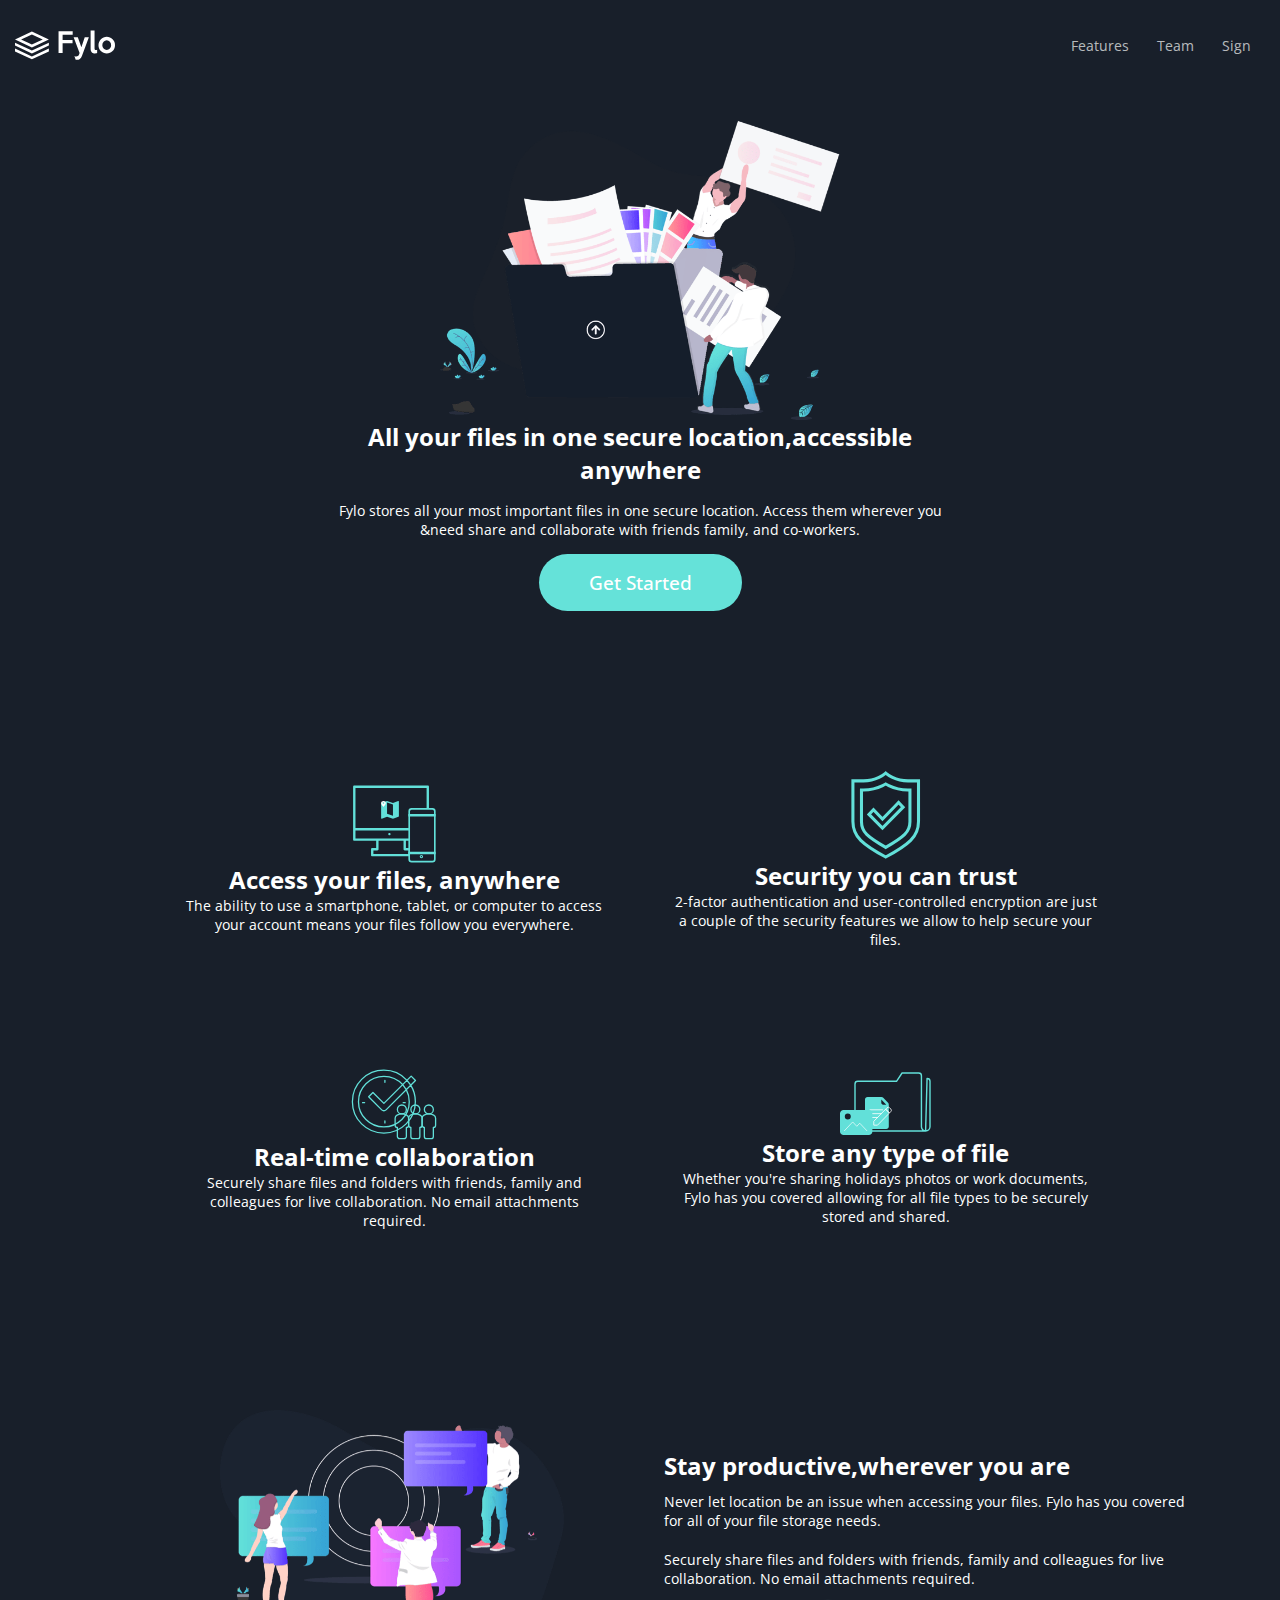
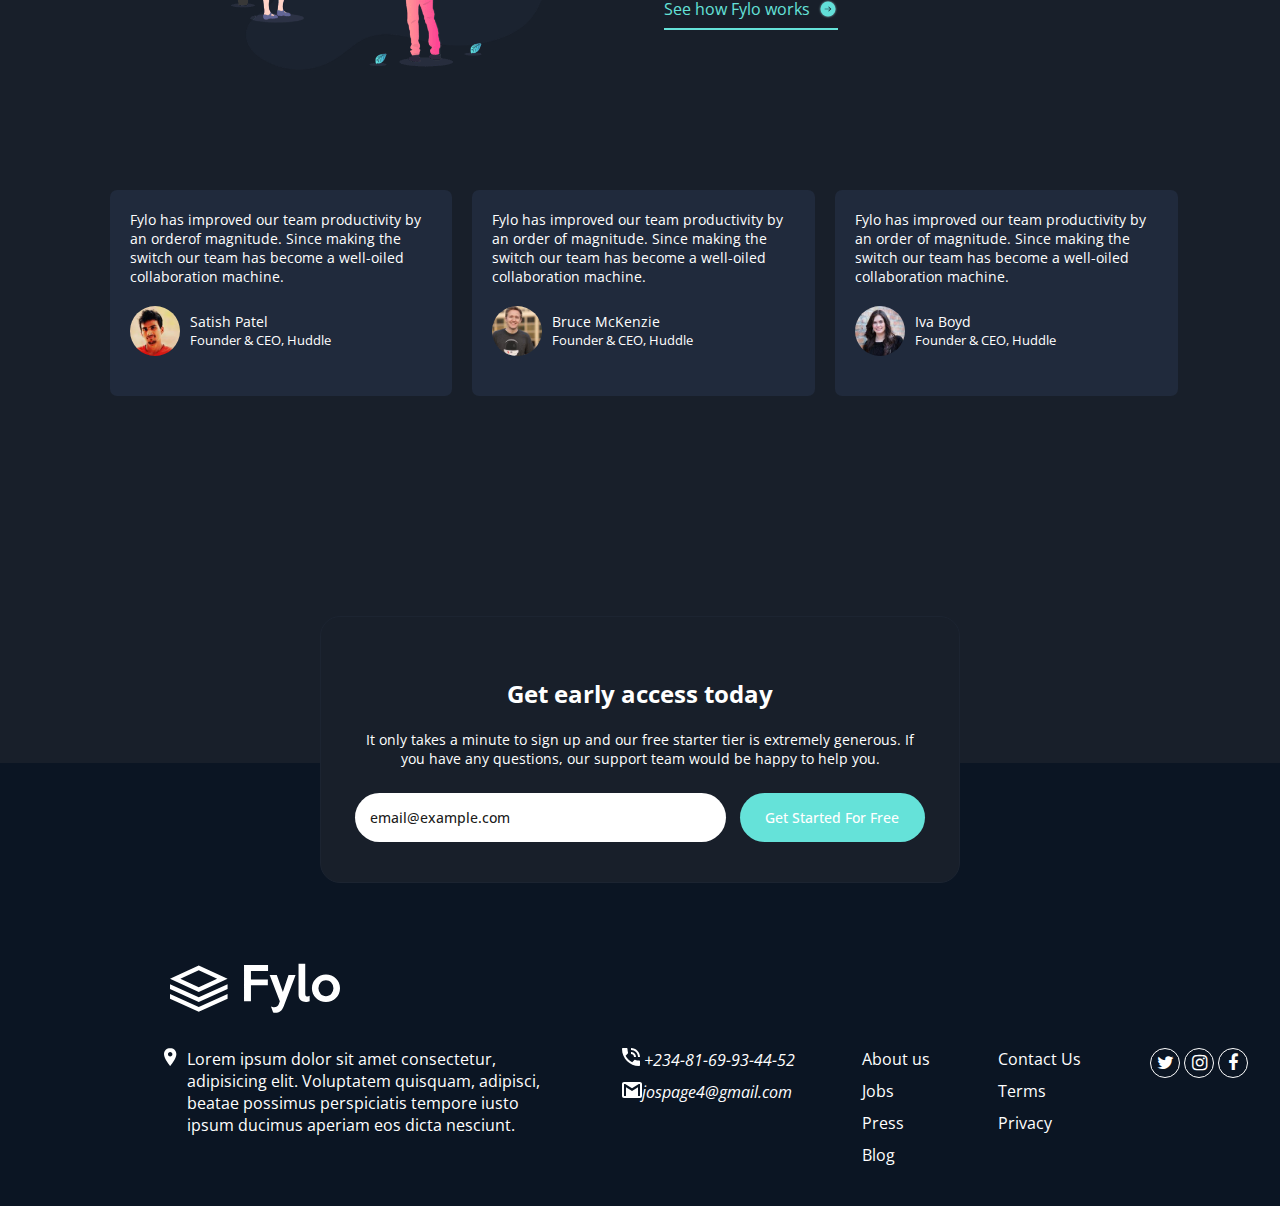
==== index.html @ eca05c8a "ok" ====
<!DOCTYPE html>
<html lang="en">
<head>
    <meta charset="UTF-8">
    <meta http-equiv="X-UA-Compatible" content="IE=edge">
    <meta name="viewport" content="width=device-width, initial-scale=1.0">
    <title>project1</title>
    <link rel="stylesheet" href="style.css">
    <link rel="preconnect" href="https://fonts.googleapis.com">
    <link rel="stylesheet" href="https://maxcdn.bootstrapcdn.com/font-awesome/4.3.0/css/font-awesome.min.css">
    <link rel="preconnect" href="https://fonts.googleapis.com">
<link rel="preconnect" href="https://fonts.gstatic.com" crossorigin>
<link href="https://fonts.googleapis.com/css2?family=Open+Sans&display=swap" rel="stylesheet">
</head>
<body>

     <header class="box">
        <img class="logo" src="images/logo.svg" alt="">
                 
           <nav>
              <ul class="orderlist">
                     <li><a href="">Features</a></li>
                     <li><a href="">Team</a></li>
                    <li><a href="">Sign</a></li>
             </ul>
             </nav>
     </header>
        <main>
         <section class="box0">
             <img src="images/illustration-intro.png" alt="">
                 <div>
                 <h2>
                    All your files in one secure location,accessible<br>anywhere
                </h2>
                       
                 <p>
                  Fylo stores all your most important files in one secure location. Access them wherever 
                  you <br> &need share and collaborate with friends family, and co-workers.
                 </p>
                  <button><a href=""></a>Get Started</button>
                    </div>
                </section>

         <section class="box1">
          <div>
             <img src="images/icon-access-anywhere.svg" alt="">
              <h2>
                  Access your files, anywhere
              </h2>
                <p>
                 The ability to use a smartphone, tablet, or computer to access your account means your 
                 files follow you everywhere.
                </p>
                </div>
                 <div>
                 <img src="images/icon-security.svg" alt="">
                 <h2>
                    Security you can trust
                 </h2>
                 <p>
                    2-factor authentication and user-controlled encryption are just a couple of the security 
                    features we allow to help secure your files.
                </p>
                </div>

                 <div>
                        <img src="/images/icon-collaboration.svg" alt="">
                        <h2>
                            Real-time collaboration
                        </h2>
                        <p>
                            Securely share files and folders with friends, family and colleagues for live collaboration. 
                            No email attachments required.
                        </p>
                 </div>
                 <div>
                  <img src="images/icon-any-file.svg" alt="">
                 <h2>
                   Store any type of file
                </h2>
                 <p>
                   Whether you're sharing holidays photos or work documents, Fylo has you covered allowing for all 
                   file types to be securely stored and shared.
                 </p>
                   </div>
             </section>

        <section class="box2">
             <img class="ill-logo" src="images/illustration-stay-productive.png" alt="">
              <div>
                 <h2>
                     Stay productive,wherever you are
                 </h2>
                 <p>
                   Never let location be an issue when accessing your files. Fylo has you covered for all of your file storage needs.
                 </p>
                <p>
                  Securely share files and folders with friends, family and colleagues for live collaboration. No email attachments required.
                </p>
                <div class="fylo-arrow">      
                    <a href="">See how Fylo works</a>
                    <img class="arrow" src="images/icon-arrow.svg" alt="">
                </div>
                </div>
        </section>

         <section>
             <div class="boxrow">
             <div class="col">
                 <p> 
                     Fylo has improved our team productivity by an orderof magnitude. Since making the switch our team has
                     become a well-oiled collaboration machine.
                </p>
                 <div class="boxrow1">
                  <img src="images/profile-1.jpg" alt="">
                  <small>
                    <p>  Satish Patel</p>
                     Founder & CEO, Huddle
                 </small>
                 </div>
                </div>
                <div class="col">
                  <p>
                    Fylo has improved our team productivity by an order of magnitude. Since making the switch our team has
                    become a well-oiled collaboration machine.
                </p>
                    <div class="boxrow1">
                     <img src="images/profile-2.jpg" alt="">
                     <small>
                     <p>Bruce McKenzie</p>
                      Founder & CEO, Huddle
                    </small>
                 </div>
                </div>
                            
             <div class="col">
                <p>
                  Fylo has improved our team productivity by an order of magnitude. Since making the switch our team has
                  become a well-oiled collaboration machine.
                 </p>
             <div class="boxrow1">
            <img src="images/profile-3.jpg" alt="">
             <small>
            <p>Iva Boyd </p>
            Founder & CEO, Huddle</small>
          </div>
          </div> 
                            
     </div>
     </section>


     <section class="box5">
        
            <h2>
                Get early access today
            </h2>
            <p>
                It only takes a minute to sign up and our free starter tier is extremely generous. If <br> you have any 
                questions, our support team would be happy to help you.
            </p>
            <div>
               <input type="text" placeholder="email@example.com">
                <button class="btn1">
                    Get Started For Free
                </button>
             </div>
       </section>
     </main>

     <footer>
        
            <img class="logo1" src="images/logo.svg" alt="">
            <div class="box6">
                <div class="box7">
                    <img src="images/icon-location.svg" alt="">
                    <p>
                        Lorem ipsum dolor sit amet consectetur,<br> adipisicing elit. Voluptatem quisquam, adipisci, <br> beatae possimus perspiciatis tempore iusto <br> ipsum ducimus aperiam eos dicta nesciunt.
                    </p>
                </div> 
           
                    <address> 
                       <div><img src="images/icon-phone.svg" alt=""> +234-81-69-93-44-52</div> 
                       <div><img src="images/icon-email.svg" alt="">jospage4@gmail.com</div>
                    </address>
                
                    
                        <ul class="ui">
                            <li>About us</li>
                            <li>Jobs</li>
                            <li>Press</li>
                            <li>Blog</li>
                        </ul>
                
                 <div class="footer-p" >
                     <p>Contact Us</p> 
                      <p> Terms</p>
                      <p>Privacy </p>  
                 </div>
                 <div class="social-links">
                    <i class="fa fa-twitter" aria-hidden="true"></i>
                    <i class="fa fa-instagram" aria-hidden="true"></i>
                    <i class="fa fa-facebook" aria-hidden="true"></i>
               </div>
            </div>
        
            
    </footer>
        
   
</body>
</html>
---- style.css ----
*{
    margin: 0;
    padding: 0;
    box-sizing: border-box ;
    list-style: none;
    color: white;
    font-family: 'Open Sans', sans-serif;

}

body{
    background-color:hsl(218, 28%, 13%);
}
.box{
    display: flex;
    align-items: center;
    justify-content: space-between;
    padding: 10px 15px;
    margin-top: 20px;
   
}
.logo{
    width: 100px;
}

.orderlist{
    display: flex;
}
.orderlist li {
    margin: 0 14px;
    color: white;
}
.orderlist li a {
    text-decoration: none;
    color: rgba(255, 255, 255, .7);
    font-size: .9rem;
    transition: .3s ease all;
}
.box0{
    display: flex;
    flex-direction: column;
    justify-content: center;
    align-items: center;
    text-align: center;
    color: white;
}
.box0 p{
    font-size: 14px;
    padding:15px ;
}
.box0 img {
    width:400px ;
    height:300px;
   margin-top: 50px;
}

button{
    padding: 15px 50px;
    font-size: 1.2rem;
    font-weight: 500;
    border-radius: 100px;
    background-color: hsl(176, 68%, 64%);
    margin-bottom: 100px;
    border: none;
    transition: 1s;
}
button:hover{
    background:hsl(0, 0%, 100%);
    color: gray;
}

.box1{
    display: flex;
    justify-content: center;
    align-items: center;
    flex-wrap: wrap;
    margin: auto;
    width:80%
    
}
.box1>div {
    width: 46%;
    display: flex;
    justify-content: center;
    align-items: center;
    flex-direction: column;
    text-align: center;
    margin: 10px;
    padding: 50px 20px;
}
.box1 p{
    font-size: 14px;
}

.box2{
    display: flex;
    justify-content:center;
    align-items: center;
    width: 80%;
    margin-left: 200PX;
    margin-top: 100px;
    padding: 20px 20px;
    
}
.box2 p{
    padding: 10px 0;
    width: px;
    font-size: 14px;
   
}
.ill-logo{
    width: 35%;
}
.box2>div{
    margin-left: 100px;
}


.arrow{
    width: 20px;
    margin-left: 8px;
    
}

.fylo-arrow{
    display: flex;
   width: fit-content;
    align-items: center;
    border-bottom: hsl(176, 68%, 64%) 2px solid;
    padding-bottom: 8px;
}
.fylo-arrow a {
    text-decoration: none;
    color: hsl(176, 68%, 64%);
}
.box3{
    display: flex;
    
}
.box3 img{
    width: 20px;
    border-radius: 10px;

}
.boxrow{
    width:85%;
    margin: 100px ;
    display:flex;
    justify-content: space-between;
    align-items: center;
    
}
.boxrow p{
      font-size: 14px;
}
.boxrow>div{
   padding: 20px;
   background-color: hsl(219, 30%, 18%);
   margin: 0 10px;
   border-radius:7px;
    }
.boxrow img{
    width: 50px;
    border-radius: 50%;

}
.boxrow1{
    display: flex;
    align-items: center;
    padding:20px 0;
}
.boxrow1 small{
    padding-left: 10px;
}
.boxrow1{
    display: flex;
    align-items: center;
    padding:20px 0;
}
.boxrow1 small{
    padding-left: 10px;
}
.boxrow1{
    display: flex;
    align-items: center;
    padding:20px 0;
}
.boxrow1 small{
    padding-left: 10px;
}

.box5{
    width: 50%;
    margin: auto;
    text-align: center;
    padding: 40px 10px;
    background-color:hsl(218, 28%, 13%);
    border: 1px solid hsl(217, 28%, 15%) ;
    border-radius: 20px;
    transform: translateY(120px);
}
.box5 h2{
    margin: 20px 0;
}
.box5 p{
    font-size: 14px;
}

input{
    padding: 15px;
    font-size: 0.9rem;
    font-weight: 500;
    border-radius: 100px;
    background-color: ;
    margin: auto;
    margin-top: 25px;
    border: none;
    margin-right: 10px;
    width: 60%;
    color: rgba(0, 0, 0, .9);
}
::placeholder{
    color: rgba(0, 0, 0, .9);
    font-size: .9rem;
    cursor: pointer;
}
.btn1{
    padding: 15px;
    width: 30%;
    font-size: .9rem;
    font-weight: 500;
    border-radius: 100px;
    background-color: hsl(176, 68%, 64%);
    margin: auto;
    margin-top: 25px;
    border: none;
    cursor: pointer;

}


.btn1:hover{
background: hsl(0, 0%, 100%);
color: gray;
    }



footer{
    background-color:  hsl(216, 53%, 9%);
    padding: 200px 30px 30px 150px;
  
}
.logo1{
    width: 170px;
   margin-left: 20px;
   margin-bottom: 30px;
}
.box6{
    display: flex;
    justify-content: space-between;
    align-items: flex-start;
  }

  .box7{
    display: flex;
   align-items: start;
   margin:  0 14px;
  }

.box7 img{
    margin-right: 10px;
}
.ui li{
    margin-bottom: 10px;
}
.footer-p p{
    margin-bottom: 10px;
}

address div{
    margin-bottom: 10px;
}
.social-links{
    display: flex;
    align-self: flex-start;
}
.social-links i{
    height: 30px;
    width: 30px;
    font-size: 18px;
    border: 1px solid #fff;
    border-radius: 50%;
    margin: 0 2px;
    color:#fff ;
    cursor: pointer;
    display: flex;
    justify-content: center;
    align-items: center;
}
   






@media (width < 600px) {
    .box1>div {
        width: 100%;
       margin-bottom: 35px;
       
    }


    .boxrow{
        width:100%;
        margin: 0 ;
        flex-direction: column;
        justify-content: center;
        align-items: center;
        padding: 0 15px;
    }

    .boxrow>div{
        margin: 10px 0px;
    }

    .box2 {
        width: 100%;
        margin-left: 0;
        margin-top: 100px;
        padding: 20px 20px;
        flex-direction: column;
    }
    .box5{
        width: 85%;
    }
    input{
       width: 100%;  
}
.btn1{
    width: 100%;
}

.box5 p{
    font-size: 17px;
    padding: 0 10px;
}

footer{
    width: 100%;
    padding: 200px 30px 100px 20px;
    flex-direction: column;
}
.box6{
    flex-direction: column
  }

  .box7 p{
    margin-left: 20px;
    padding: 0 0 30px 30px;
    justify-content: space-around;
    font-size: 14px;
  }
  
  
  



}
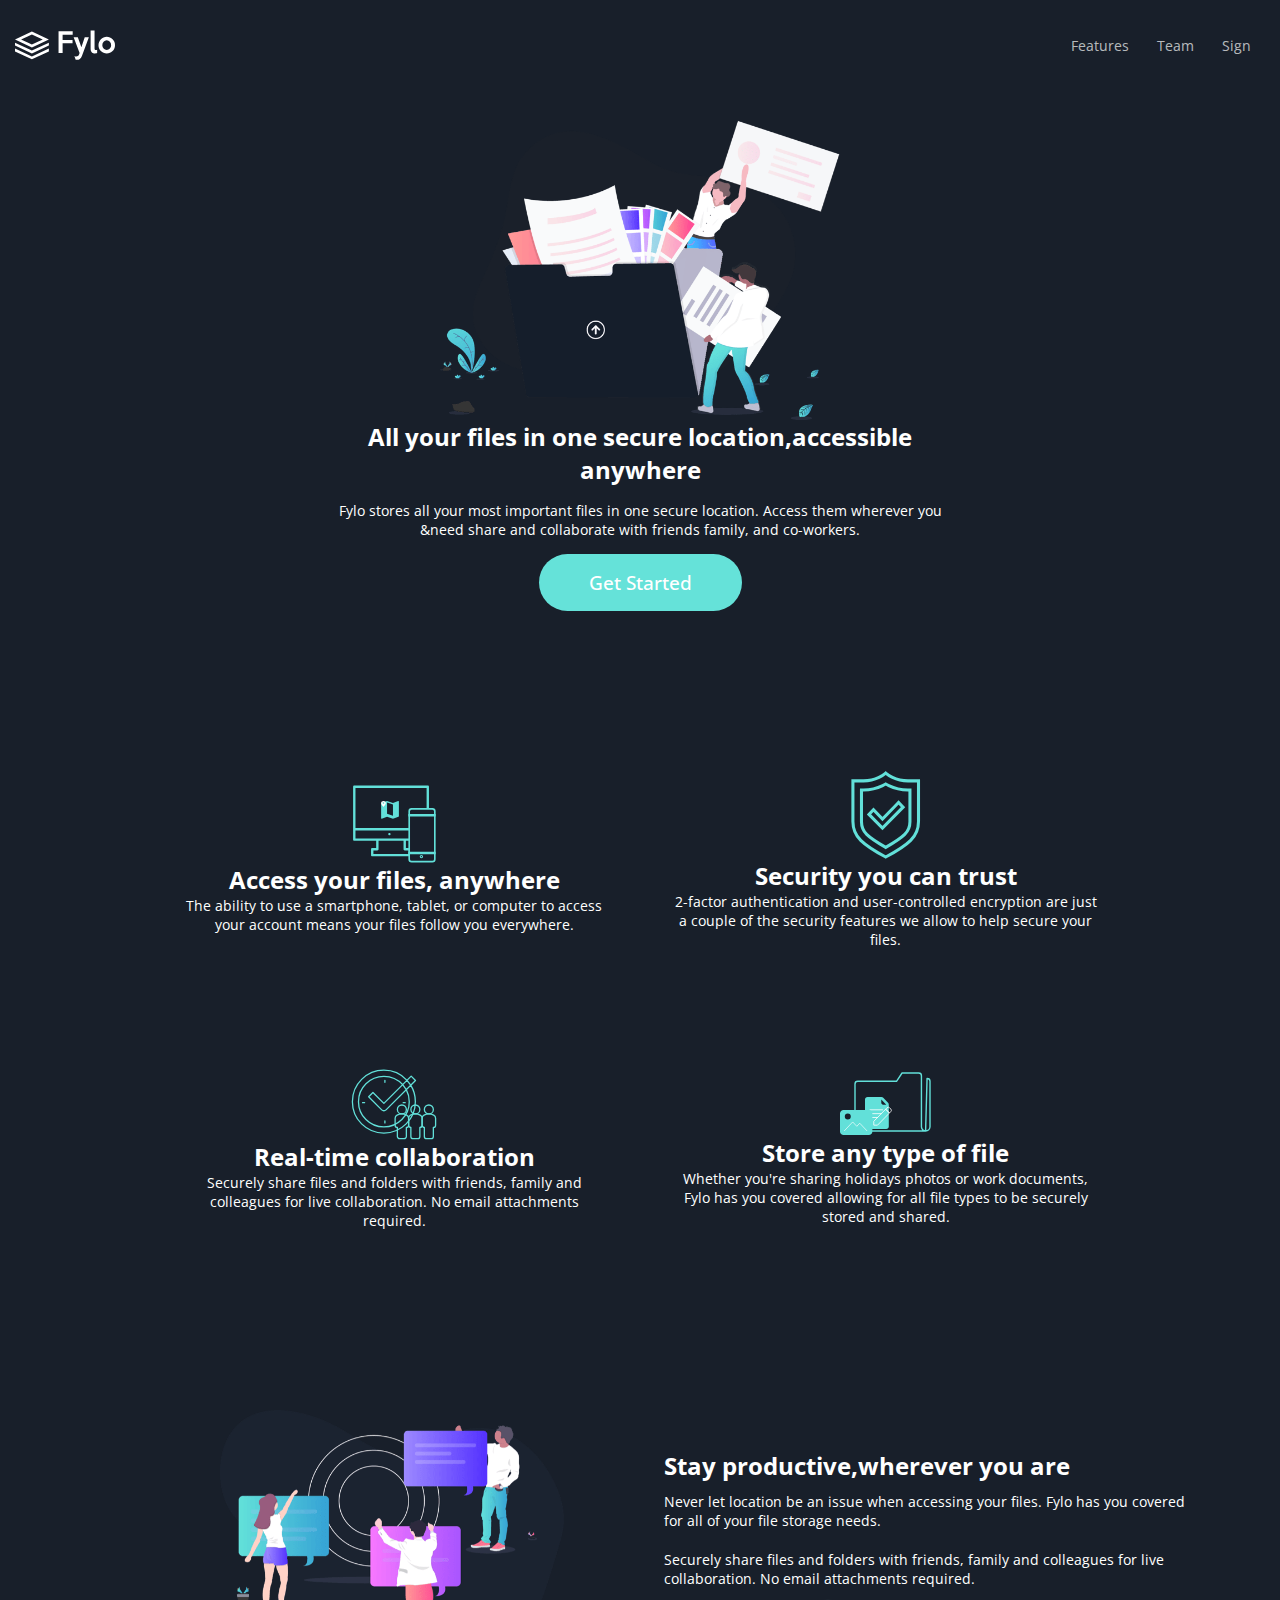
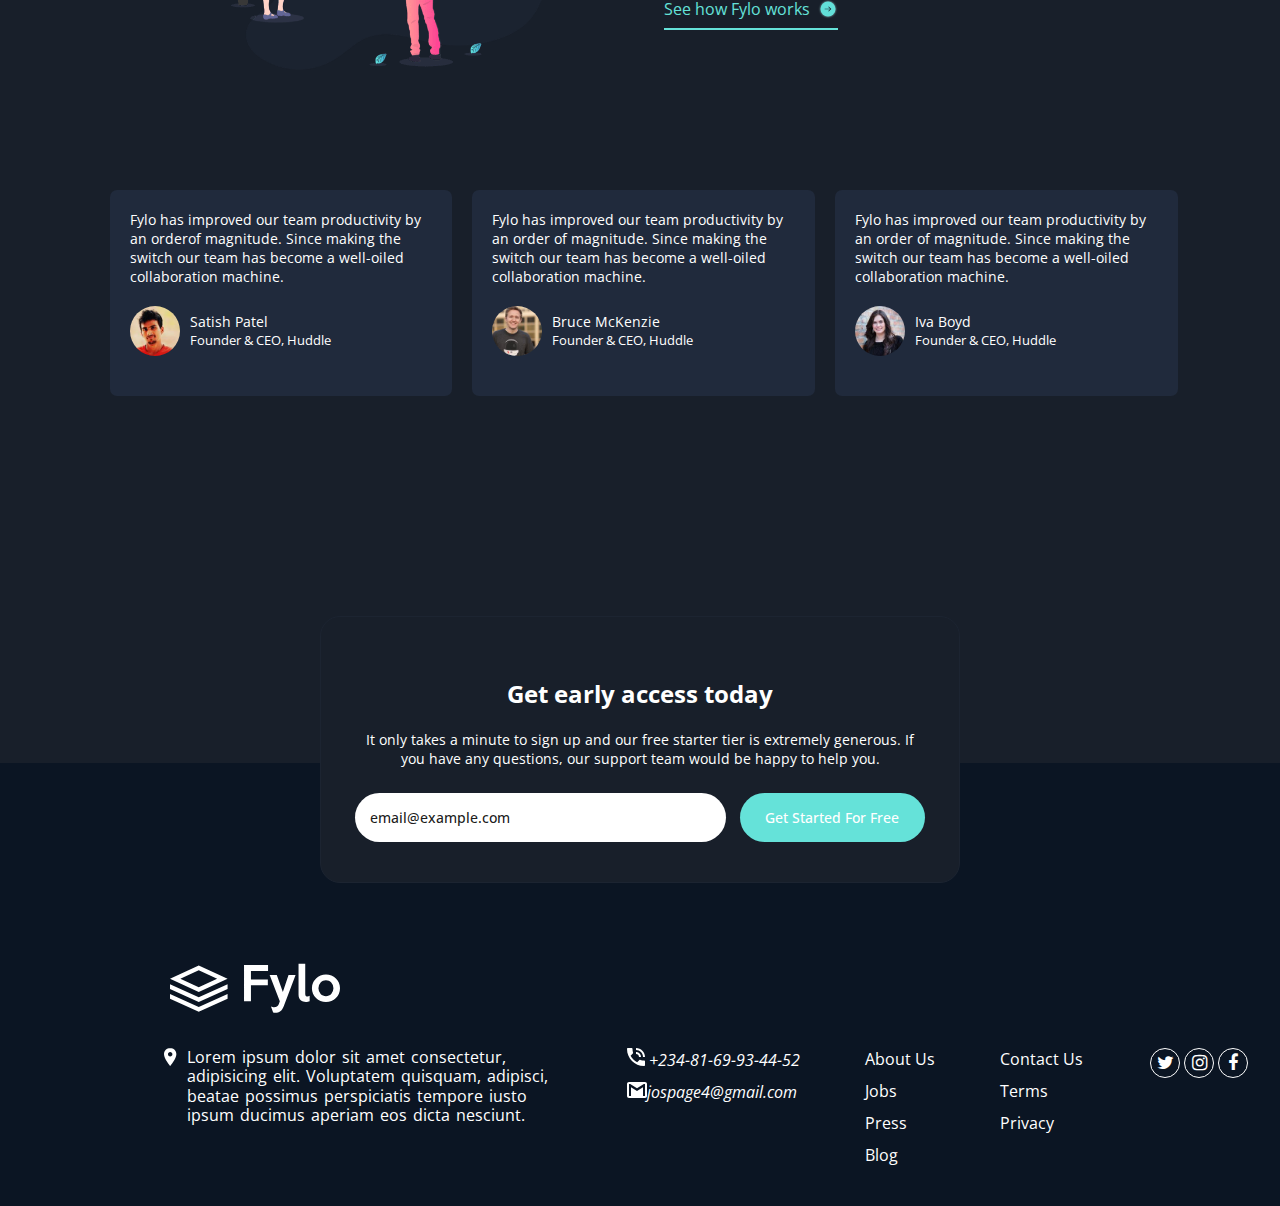
==== commit c2ef24ec: "style" ====
--- a/index.html
+++ b/index.html
@@ -183,14 +183,15 @@
                        <div><img src="images/icon-phone.svg" alt=""> +234-81-69-93-44-52</div> 
                        <div><img src="images/icon-email.svg" alt="">jospage4@gmail.com</div>
                     </address>
-                
                     
-                        <ul class="ui">
-                            <li>About us</li>
-                            <li>Jobs</li>
-                            <li>Press</li>
-                            <li>Blog</li>
-                        </ul>
+                    <div class="footer-p p" >
+                        <p>About Us</p>
+                        <p>Jobs</p>
+                        <p> Press</p>
+                        <p> Blog</p>
+                    </div>
+                    
+                        
                 
                  <div class="footer-p" >
                      <p>Contact Us</p> 
--- a/style.css
+++ b/style.css
@@ -235,7 +235,6 @@
     margin-top: 25px;
     border: none;
     cursor: pointer;
-
 }
 
 
@@ -270,6 +269,10 @@
 
 .box7 img{
     margin-right: 10px;
+}
+.box7 p {
+    word-spacing: 2px;
+    line-height: 1.2;
 }
 .ui li{
     margin-bottom: 10px;
@@ -298,6 +301,26 @@
     justify-content: center;
     align-items: center;
 }
+
+
+
+
+
+
+
+
+
+
+
+
+
+
+
+
+
+
+
+
    
 
 
@@ -306,6 +329,13 @@
 
 
 @media (width < 600px) {
+
+
+    .box0 img {
+        width:100% ;
+        }
+
+
     .box1>div {
         width: 100%;
        margin-bottom: 35px;
@@ -318,7 +348,7 @@
         margin: 0 ;
         flex-direction: column;
         justify-content: center;
-        align-items: center;
+        align-items: flex-start;
         padding: 0 15px;
     }
 
@@ -333,6 +363,16 @@
         padding: 20px 20px;
         flex-direction: column;
     }
+    .box2>div{
+        margin-left: 10px;
+       margin: 50px 0;
+    }
+    
+
+    .ill-logo{
+        width: 100%;
+    }
+
     .box5{
         width: 85%;
     }
@@ -357,12 +397,32 @@
     flex-direction: column
   }
 
+
   .box7 p{
     margin-left: 20px;
-    padding: 0 0 30px 30px;
+    padding: 0 0 30px 20px ;
     justify-content: space-around;
     font-size: 14px;
   }
+
+  .social-links{
+    display: flex;
+    align-self: center;
+    margin-top: 50px;
+}
+
+address{
+    margin-top: 50px;
+}
+
+.footer-p{
+    margin-top: 50px;
+}
+
+.footer-p p{
+    width: 100%;
+}
+
   
   
   
